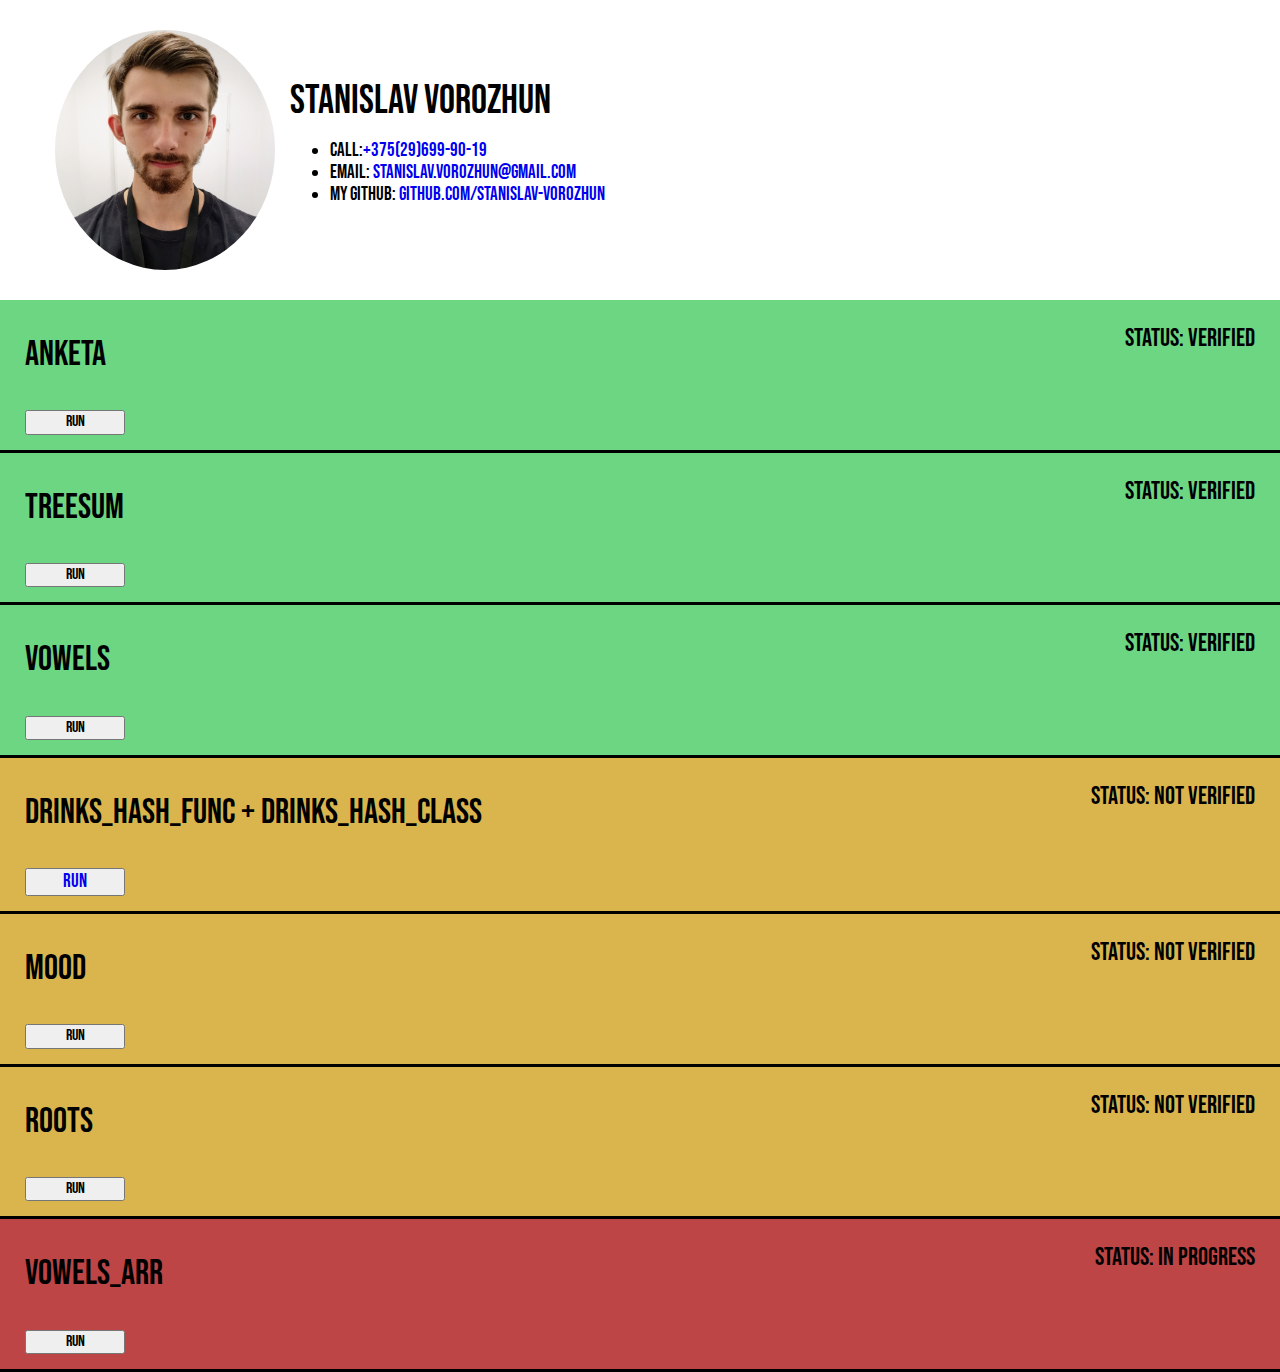
==== index.html @ 030797ac "new hw vowels" ====
<!DOCTYPE html>
<html lang="en">

<head>
    <meta charset="UTF-8">
    <meta http-equiv="X-UA-Compatible" content="IE=edge">
    <meta name="viewport" content="width=device-width, initial-scale=1.0">
    <link rel="stylesheet" href="css/style.css">
    <title>Stanislav Vorozhun</title>
</head>

<body>
    <section class="section">
        <div class="container">
            <div class="anketa">
                <img src="1.jpg" alt="Мое фото" class="anketa-img">
                <div class="anketa-data">
                    <p class="anketa-name">Stanislav Vorozhun</p>
                    <ul class="anketa-items">
                        <li>Call:<a href=" tel:+375(29)699-90-19 " class="anketa-call">+375(29)699-90-19</a></li>
                        <li>Email: <a href=" mailto:stanislav.vorozhun@gmail.com " class=" anketa-mail ">stanislav.vorozhun@gmail.com</a></li>
                        <li>My Github: <a href=" https://github.com/Stanislav-Vorozhun" class=" anketa-mail ">Github.com/Stanislav-Vorozhun</a></li>
                    </ul>
                </div>
            </div>
        </div>
    </section>

    <section class="section section-homeworks-done">
        <div class="container">
            <div class="homework">
                <div class="homework-title">
                    <p class="homework-name">ANKETA</p>
                    <button class="homework-button" id="anketa-btn">run</button>
                </div>
                <div class="homework-statcontrol">
                    <p class="homework-status">status: verified</p>
                </div>
            </div>
        </div>
    </section>

    <section class="section section-homeworks-done">
        <div class="container">
            <div class="homework">
                <div class="homework-title">
                    <p class="homework-name">TREESUM</p>
                    <button class="homework-button" id="treesum-btn">run</button>
                </div>
                <div class="homework-statcontrol">
                    <p class="homework-status">status: verified</p>
                </div>
            </div>
        </div>
    </section>

    <section class="section section-homeworks-done">
        <div class="container">
            <div class="homework">
                <div class="homework-title">
                    <p class="homework-name">VOWELS</p>
                    <button class="homework-button" id="vowels-btn">run</button>
                </div>
                <div class="homework-statcontrol">
                    <p class="homework-status">status: verified</p>
                </div>
            </div>
        </div>
    </section>

    <section class="section section-homeworks-inprogress">
        <div class="container">
            <div class="homework">
                <div class="homework-title">
                    <p class="homework-name">DRINKS_HASH_FUNC + DRINKS_HASH_CLASS</p>
                    <button class="homework-button"><a href="/drink.html" target="_blank" >run</a></button>
                </div>
                <div class="homework-statcontrol">
                    <p class="homework-status">status: not verified</p>
                </div>
            </div>
        </div>
    </section>

    <section class="section section-homeworks-inprogress">
        <div class="container">
            <div class="homework">
                <div class="homework-title">
                    <p class="homework-name">MOOD</p>
                    <button class="homework-button" id="mood-btn">run</button>
                </div>
                <div class="homework-statcontrol">
                    <p class="homework-status">status: not verified</p>
                </div>
            </div>
        </div>
    </section>

    <section class="section section-homeworks-inprogress">
        <div class="container">
            <div class="homework">
                <div class="homework-title">
                    <p class="homework-name">ROOTS</p>
                    <button class="homework-button" id="roots-btn">run</button>
                </div>
                <div class="homework-statcontrol">
                    <p class="homework-status">status: not verified</p>
                </div>
            </div>
        </div>
    </section>

    <section class="section section-homeworks-notready">
        <div class="container">
            <div class="homework">
                <div class="homework-title">
                    <p class="homework-name">VOWELS_ARR</p>
                    <button class="homework-button" id="roots-btn">run</button>
                </div>
                <div class="homework-statcontrol">
                    <p class="homework-status">status: in progress</p>
                </div>
            </div>
        </div>
    </section>

    <script src="js/anketa.js"></script>
    <script src="js/treesum.js"></script>
    <script src="js/vowels.js"></script>
    <script src="js/roots.js"></script>
    <script src="js/mood.js"></script>
</body>

</html>
---- css/style.css ----
@import "./normalize.css";
@import url('https://fonts.googleapis.com/css2?family=Bebas+Neue&family=Oswald:wght@300&display=swap');
.section {}

.section-homeworks-done {
    background-color: #6cd683;
    font-family: 'Bebas Neue', cursive;
    border-bottom: 3px solid;
}

.section-homeworks-inprogress {
    background-color: #dab54d;
    font-family: 'Bebas Neue', cursive;
    border-bottom: 3px solid;
}

.section-homeworks-notready {
    background-color: #bd4545;
    font-family: 'Bebas Neue', cursive;
    border-bottom: 3px solid;
}

.container {
    width: 100%;
    max-width: 1230px;
    margin: 0 auto;
    ;
}

.anketa {
    display: flex;
    align-items: center;
    margin: 30px;
}

.anketa-img {
    border-radius: 50%;
    width: 220px;
    height: 240px;
}

.anketa-data {
    margin: 10px 15px 10px 15px;
}

.anketa-name {
    font-family: 'Bebas Neue', cursive;
    font-size: 40px;
    margin: 0 auto;
}

.anketa-items {}

.anketa-items li,
a {
    font-family: 'Bebas Neue', cursive;
    font-size: 19px;
    text-decoration: none;
}

.homework {
    display: flex;
    justify-content: space-between;
}

.homework-title {
    display: flex;
    flex-direction: column;
    max-width: 650px;
    margin-bottom: 15px;
}

.homework-name {
    font-size: 35px;
    text-transform: uppercase;
}

.homework-text {
    font-size: 20px;
}

.homework-statcontrol {
    display: flex;
    flex-direction: column;
}

.homework-status {
    font-size: 25px;
    text-transform: uppercase;
}

.homework-button {
    width: 100px;
}
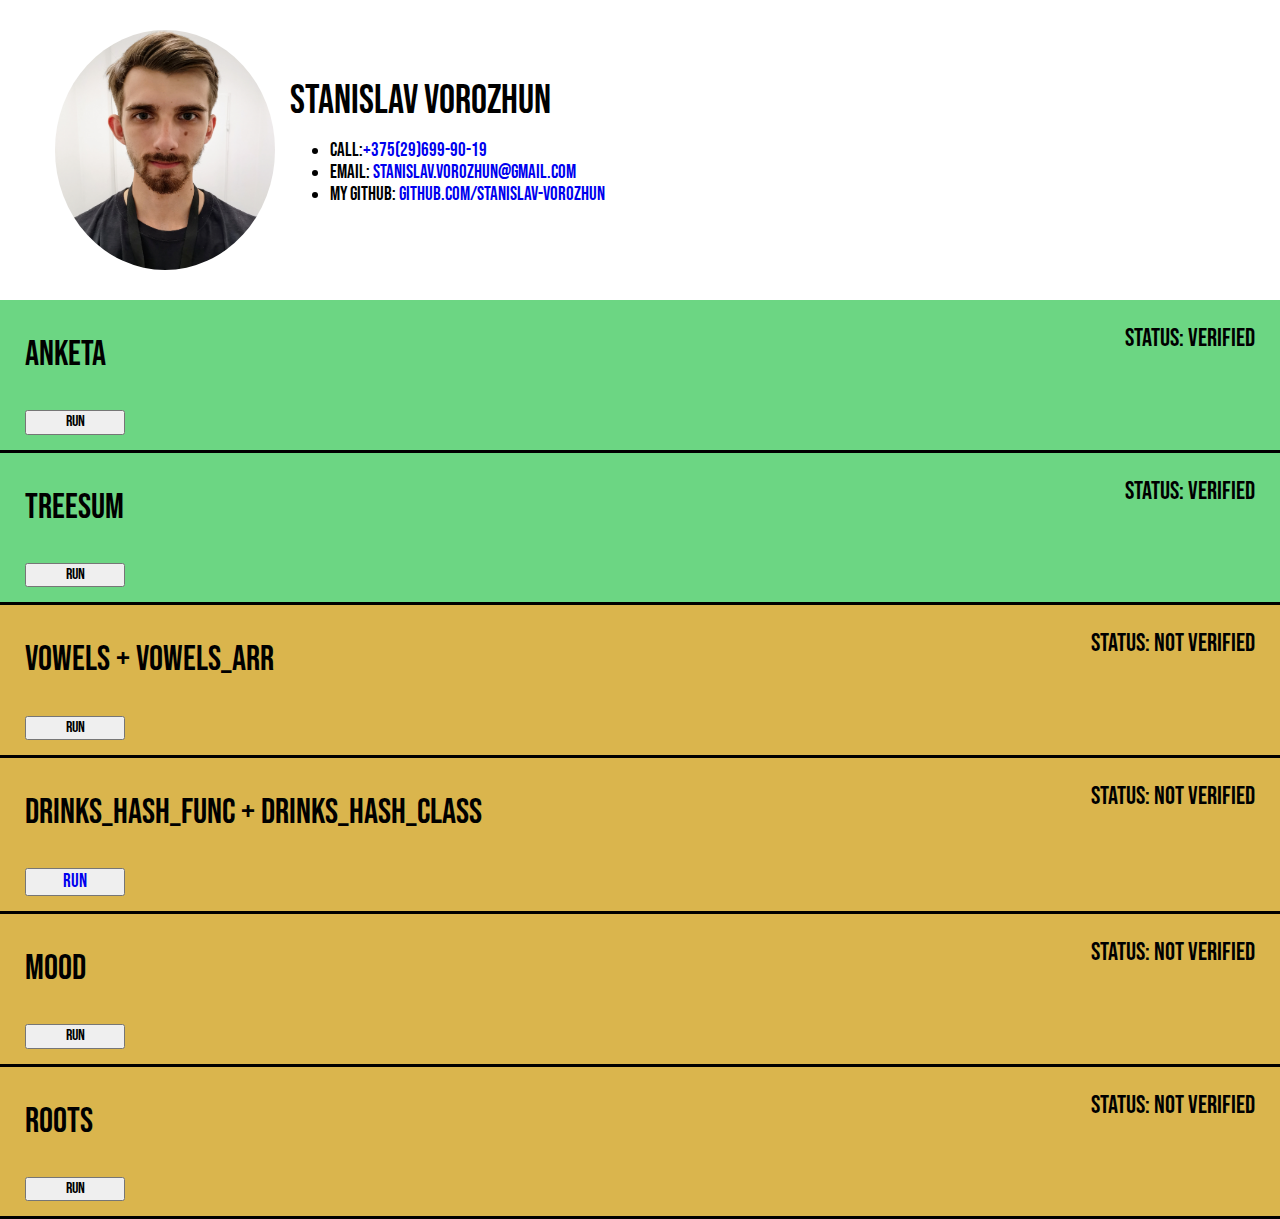
==== commit 4c60c66a: "complite hw" ====
--- a/index.html
+++ b/index.html
@@ -54,15 +54,15 @@
         </div>
     </section>
 
-    <section class="section section-homeworks-done">
+    <section class="section section-homeworks-inprogress">
         <div class="container">
             <div class="homework">
                 <div class="homework-title">
-                    <p class="homework-name">VOWELS</p>
+                    <p class="homework-name">VOWELS + VOWELS_ARR</p>
                     <button class="homework-button" id="vowels-btn">run</button>
                 </div>
                 <div class="homework-statcontrol">
-                    <p class="homework-status">status: verified</p>
+                    <p class="homework-status">status: not verified</p>
                 </div>
             </div>
         </div>
@@ -110,20 +110,6 @@
         </div>
     </section>
 
-    <section class="section section-homeworks-notready">
-        <div class="container">
-            <div class="homework">
-                <div class="homework-title">
-                    <p class="homework-name">VOWELS_ARR</p>
-                    <button class="homework-button" id="roots-btn">run</button>
-                </div>
-                <div class="homework-statcontrol">
-                    <p class="homework-status">status: in progress</p>
-                </div>
-            </div>
-        </div>
-    </section>
-
     <script src="js/anketa.js"></script>
     <script src="js/treesum.js"></script>
     <script src="js/vowels.js"></script>
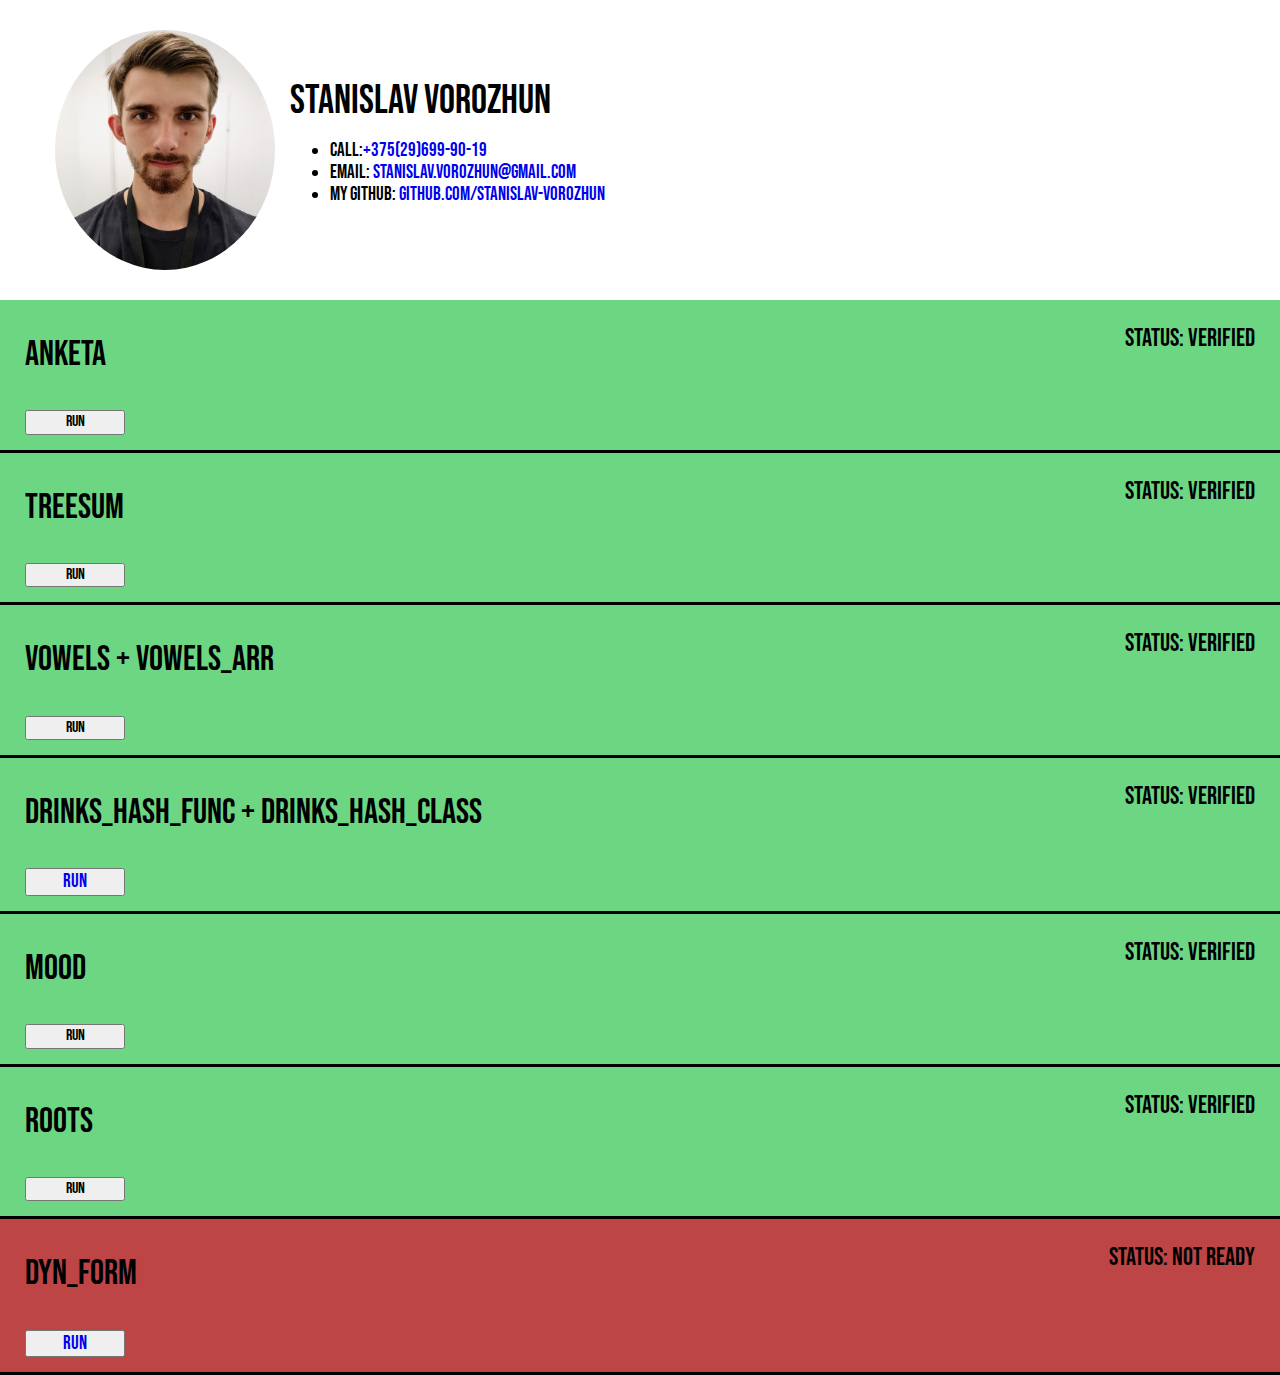
==== commit 801ec010: "final dyn_form" ====
--- a/index.html
+++ b/index.html
@@ -54,7 +54,7 @@
         </div>
     </section>
 
-    <section class="section section-homeworks-inprogress">
+    <section class="section section-homeworks-done">
         <div class="container">
             <div class="homework">
                 <div class="homework-title">
@@ -62,13 +62,13 @@
                     <button class="homework-button" id="vowels-btn">run</button>
                 </div>
                 <div class="homework-statcontrol">
-                    <p class="homework-status">status: not verified</p>
+                    <p class="homework-status">status: verified</p>
                 </div>
             </div>
         </div>
     </section>
 
-    <section class="section section-homeworks-inprogress">
+    <section class="section section-homeworks-done">
         <div class="container">
             <div class="homework">
                 <div class="homework-title">
@@ -76,13 +76,13 @@
                     <button class="homework-button"><a href="/drink.html" target="_blank" >run</a></button>
                 </div>
                 <div class="homework-statcontrol">
-                    <p class="homework-status">status: not verified</p>
+                    <p class="homework-status">status: verified</p>
                 </div>
             </div>
         </div>
     </section>
 
-    <section class="section section-homeworks-inprogress">
+    <section class="section section-homeworks-done">
         <div class="container">
             <div class="homework">
                 <div class="homework-title">
@@ -90,13 +90,13 @@
                     <button class="homework-button" id="mood-btn">run</button>
                 </div>
                 <div class="homework-statcontrol">
-                    <p class="homework-status">status: not verified</p>
+                    <p class="homework-status">status: verified</p>
                 </div>
             </div>
         </div>
     </section>
 
-    <section class="section section-homeworks-inprogress">
+    <section class="section section-homeworks-done">
         <div class="container">
             <div class="homework">
                 <div class="homework-title">
@@ -104,7 +104,21 @@
                     <button class="homework-button" id="roots-btn">run</button>
                 </div>
                 <div class="homework-statcontrol">
-                    <p class="homework-status">status: not verified</p>
+                    <p class="homework-status">status: verified</p>
+                </div>
+            </div>
+        </div>
+    </section>
+
+    <section class="section section-homeworks-notready">
+        <div class="container">
+            <div class="homework">
+                <div class="homework-title">
+                    <p class="homework-name">DYN_FORM</p>
+                    <button class="homework-button"><a href="/DYN_Form.html" target="_blank" >run</a></button>
+                </div>
+                <div class="homework-statcontrol">
+                    <p class="homework-status">status: not ready</p>
                 </div>
             </div>
         </div>
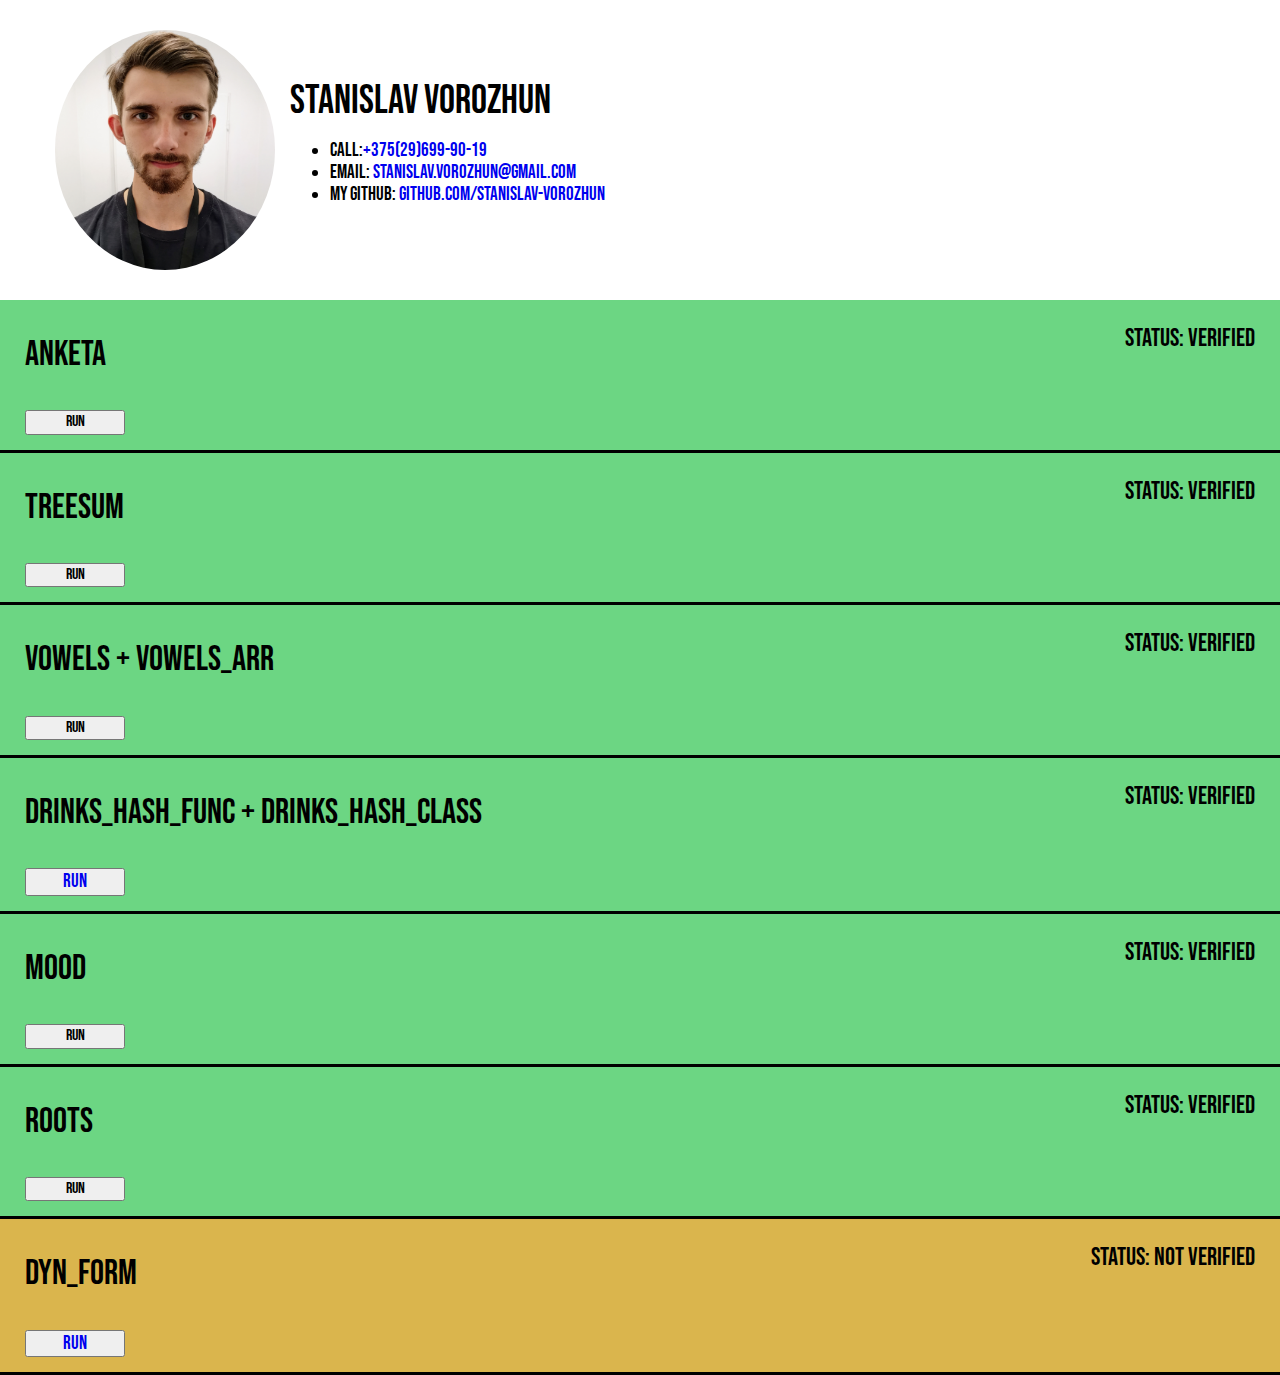
==== commit ad0ee0a7: "o" ====
--- a/index.html
+++ b/index.html
@@ -110,7 +110,7 @@
         </div>
     </section>
 
-    <section class="section section-homeworks-notready">
+    <section class="section section-homeworks-inprogress">
         <div class="container">
             <div class="homework">
                 <div class="homework-title">
@@ -118,7 +118,7 @@
                     <button class="homework-button"><a href="/DYN_Form.html" target="_blank" >run</a></button>
                 </div>
                 <div class="homework-statcontrol">
-                    <p class="homework-status">status: not ready</p>
+                    <p class="homework-status">status: not verified</p>
                 </div>
             </div>
         </div>
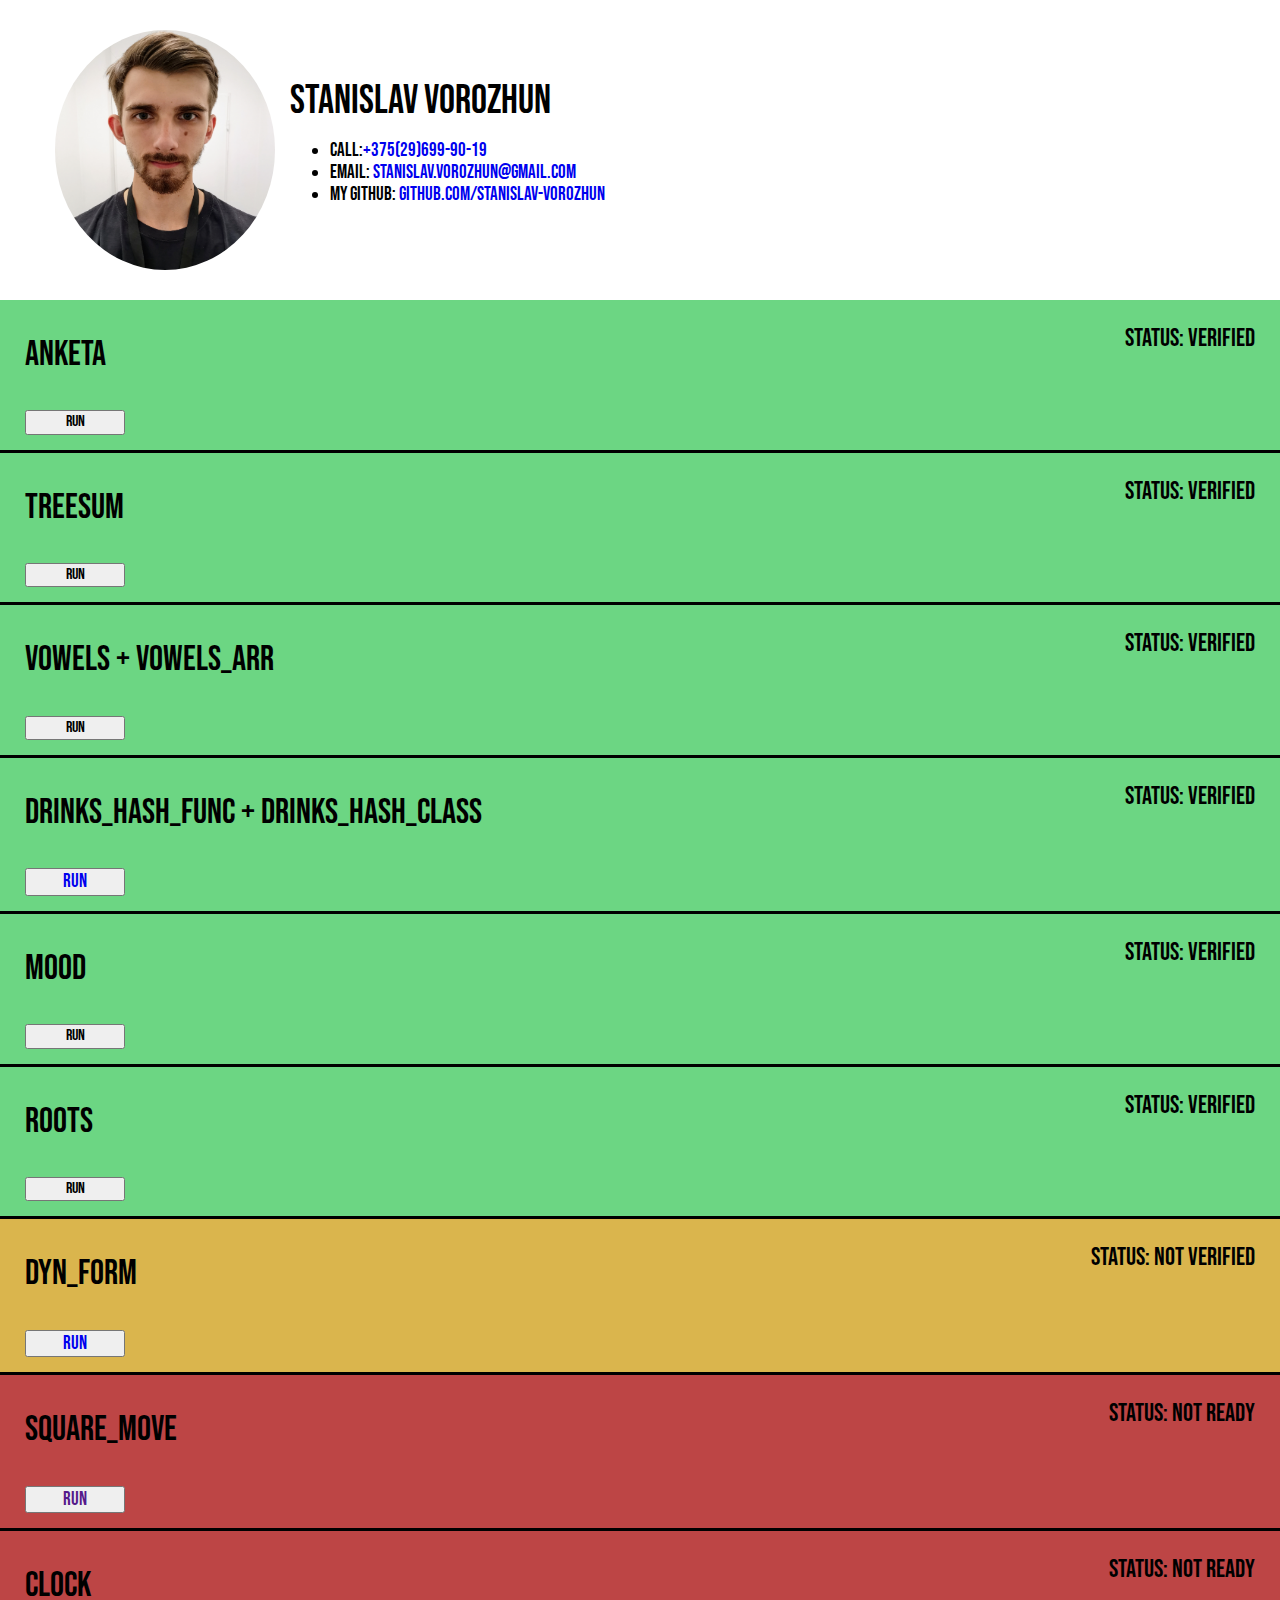
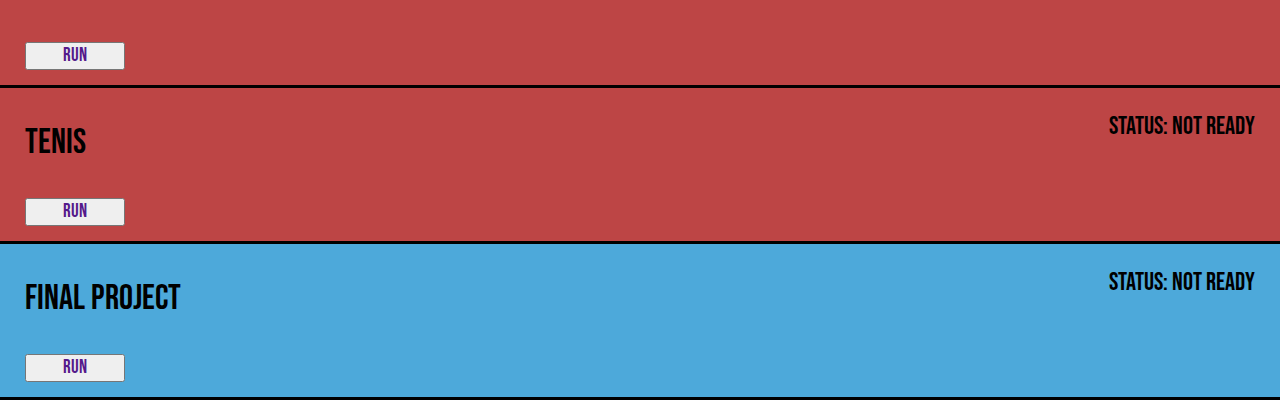
==== commit 5fda4d5c: "reload page" ====
--- a/index.html
+++ b/index.html
@@ -124,6 +124,62 @@
         </div>
     </section>
 
+    <section class="section section-homeworks-notready  ">
+        <div class="container">
+            <div class="homework">
+                <div class="homework-title">
+                    <p class="homework-name">SQUARE_MOVE</p>
+                    <button class="homework-button"><a href="" target="_blank" >run</a></button>
+                </div>
+                <div class="homework-statcontrol">
+                    <p class="homework-status">status: not ready</p>
+                </div>
+            </div>
+        </div>
+    </section>
+
+    <section class="section section-homeworks-notready">
+        <div class="container">
+            <div class="homework">
+                <div class="homework-title">
+                    <p class="homework-name">CLOCK</p>
+                    <button class="homework-button"><a href="" target="_blank" >run</a></button>
+                </div>
+                <div class="homework-statcontrol">
+                    <p class="homework-status">status: not ready</p>
+                </div>
+            </div>
+        </div>
+    </section>
+
+    <section class="section section-homeworks-notready">
+        <div class="container">
+            <div class="homework">
+                <div class="homework-title">
+                    <p class="homework-name">TENIS</p>
+                    <button class="homework-button"><a href="" target="_blank" >run</a></button>
+                </div>
+                <div class="homework-statcontrol">
+                    <p class="homework-status">status: not ready</p>
+                </div>
+            </div>
+        </div>
+    </section>
+
+    <section class="section section-homeworks-inprogressF">
+        <div class="container">
+            <div class="homework">
+                <div class="homework-title">
+                    <p class="homework-name">Final project</p>
+                    <button class="homework-button"><a href="" target="_blank" >run</a></button>
+                </div>
+                <div class="homework-statcontrol">
+                    <p class="homework-status">status: not ready</p>
+                </div>
+            </div>
+        </div>
+    </section>
+
     <script src="js/anketa.js"></script>
     <script src="js/treesum.js"></script>
     <script src="js/vowels.js"></script>
--- a/css/style.css
+++ b/css/style.css
@@ -16,6 +16,12 @@
 
 .section-homeworks-notready {
     background-color: #bd4545;
+    font-family: 'Bebas Neue', cursive;
+    border-bottom: 3px solid;
+}
+
+.section-homeworks-inprogressF {
+    background-color: #4da9da;
     font-family: 'Bebas Neue', cursive;
     border-bottom: 3px solid;
 }
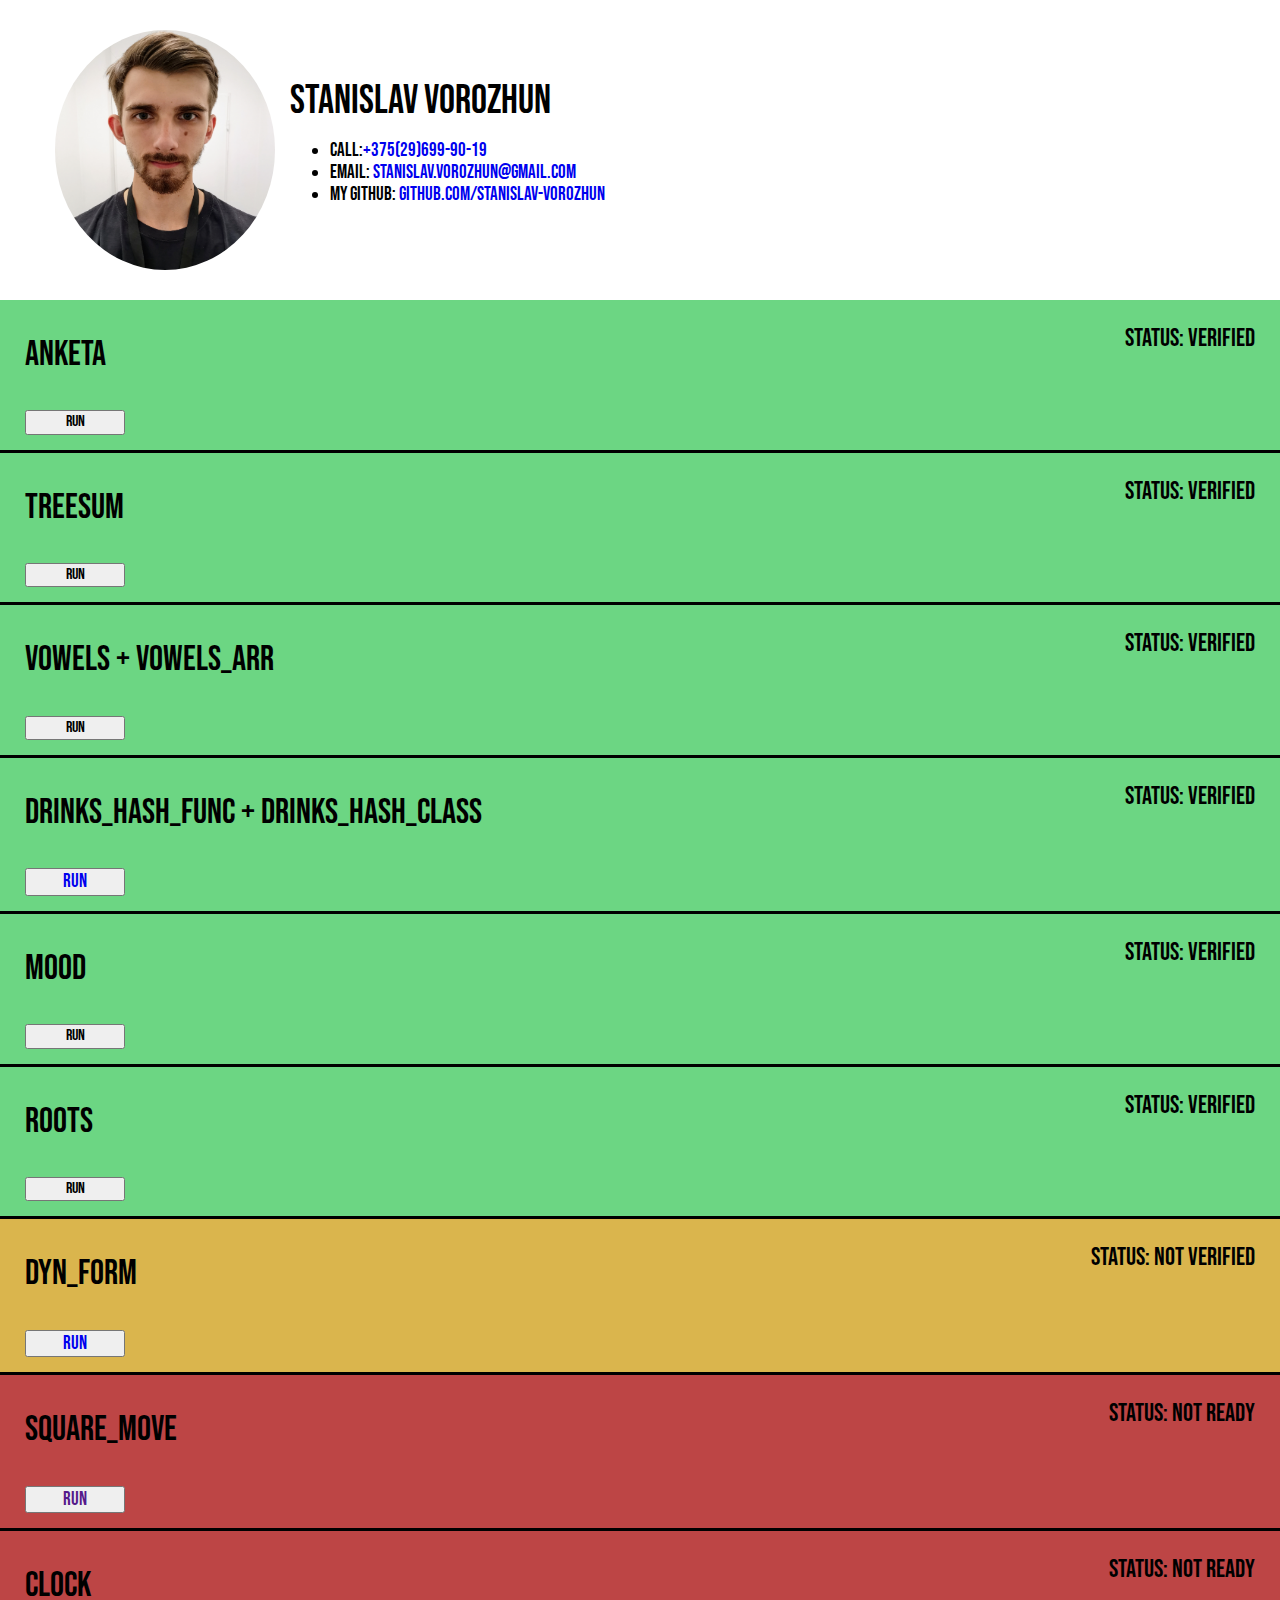
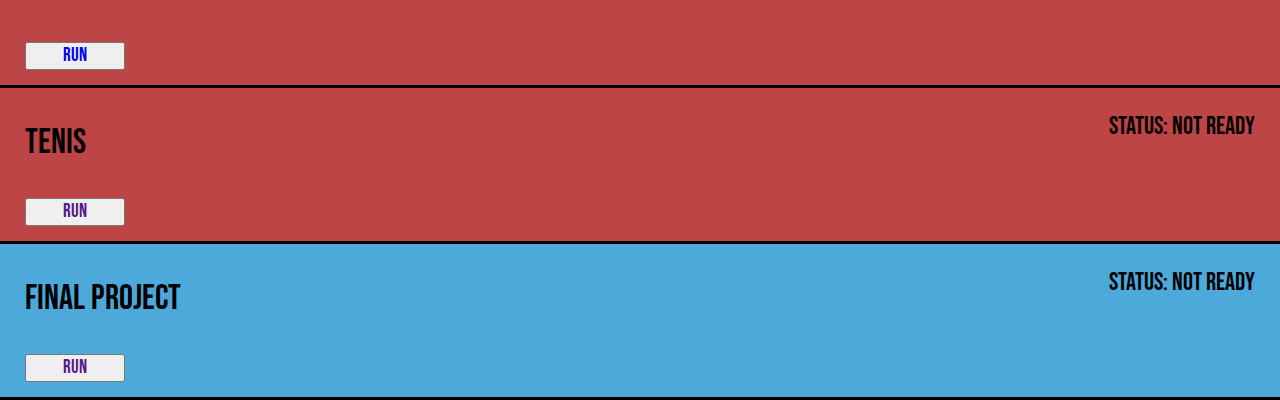
==== commit 0092ab67: "clock add" ====
--- a/index.html
+++ b/index.html
@@ -143,7 +143,7 @@
             <div class="homework">
                 <div class="homework-title">
                     <p class="homework-name">CLOCK</p>
-                    <button class="homework-button"><a href="" target="_blank" >run</a></button>
+                    <button class="homework-button"><a href="domClock.html" target="_blank" >run</a></button>
                 </div>
                 <div class="homework-statcontrol">
                     <p class="homework-status">status: not ready</p>
@@ -180,6 +180,7 @@
         </div>
     </section>
 
+
     <script src="js/anketa.js"></script>
     <script src="js/treesum.js"></script>
     <script src="js/vowels.js"></script>
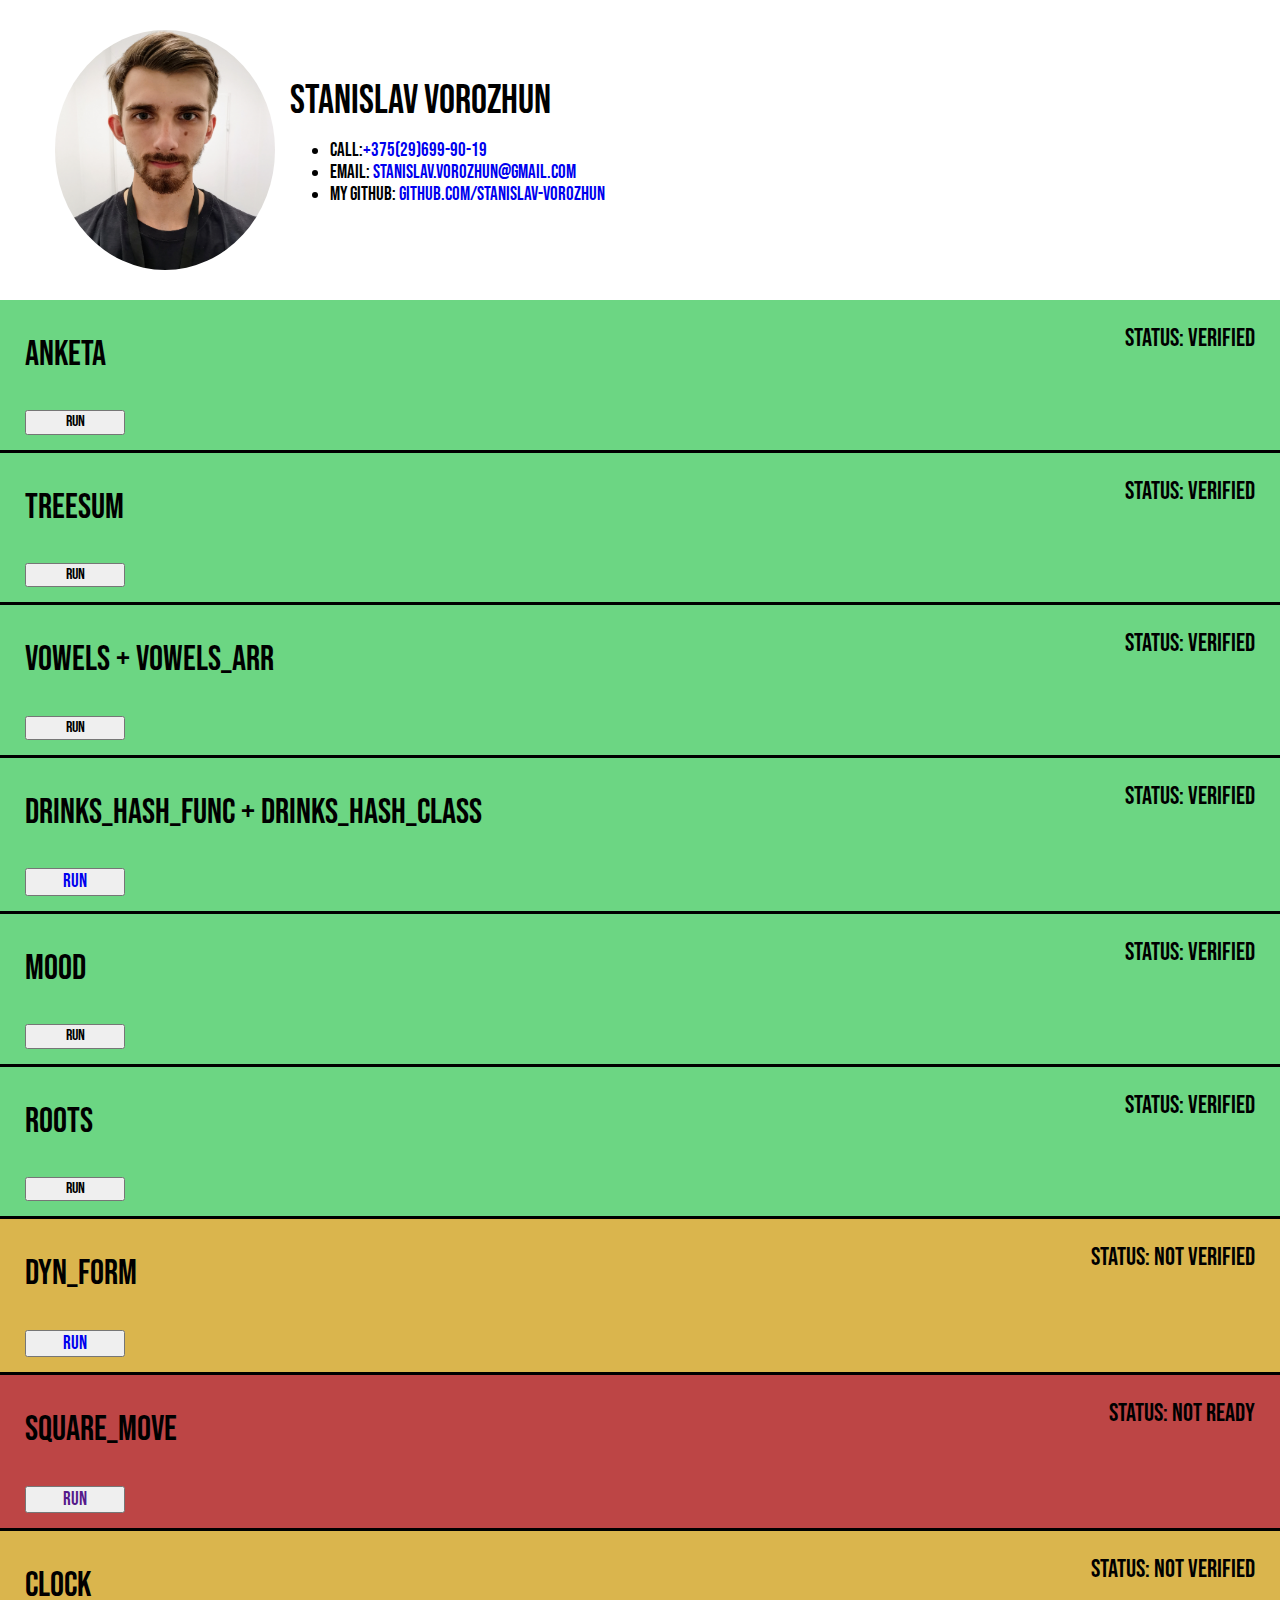
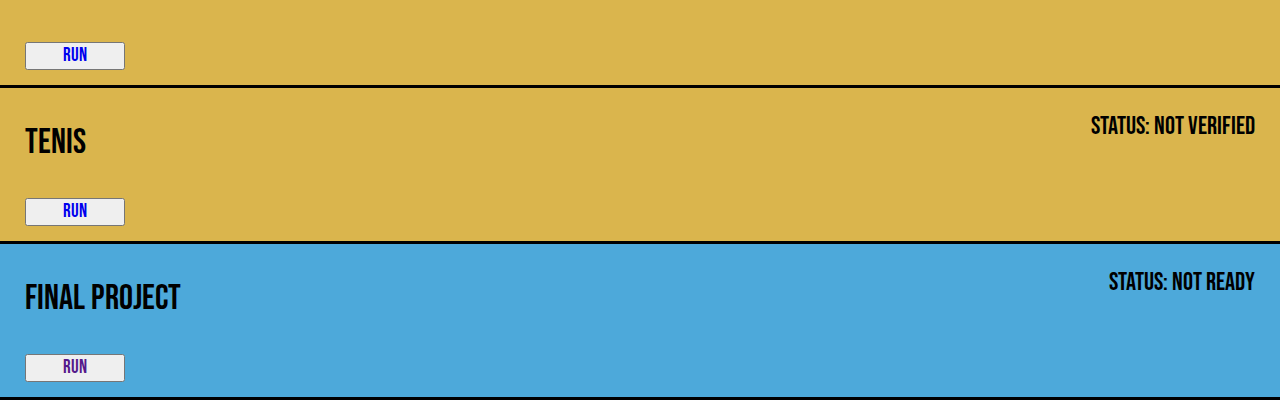
==== commit 7315511f: "clock+tenis updt" ====
--- a/index.html
+++ b/index.html
@@ -138,7 +138,7 @@
         </div>
     </section>
 
-    <section class="section section-homeworks-notready">
+    <section class="section section-homeworks-inprogress">
         <div class="container">
             <div class="homework">
                 <div class="homework-title">
@@ -146,21 +146,21 @@
                     <button class="homework-button"><a href="domClock.html" target="_blank" >run</a></button>
                 </div>
                 <div class="homework-statcontrol">
-                    <p class="homework-status">status: not ready</p>
+                    <p class="homework-status">status: not verified</p>
                 </div>
             </div>
         </div>
     </section>
 
-    <section class="section section-homeworks-notready">
+    <section class="section section-homeworks-inprogress">
         <div class="container">
             <div class="homework">
                 <div class="homework-title">
                     <p class="homework-name">TENIS</p>
-                    <button class="homework-button"><a href="" target="_blank" >run</a></button>
+                    <button class="homework-button"><a href="tenis.html" target="_blank" >run</a></button>
                 </div>
                 <div class="homework-statcontrol">
-                    <p class="homework-status">status: not ready</p>
+                    <p class="homework-status">status: not verified</p>
                 </div>
             </div>
         </div>
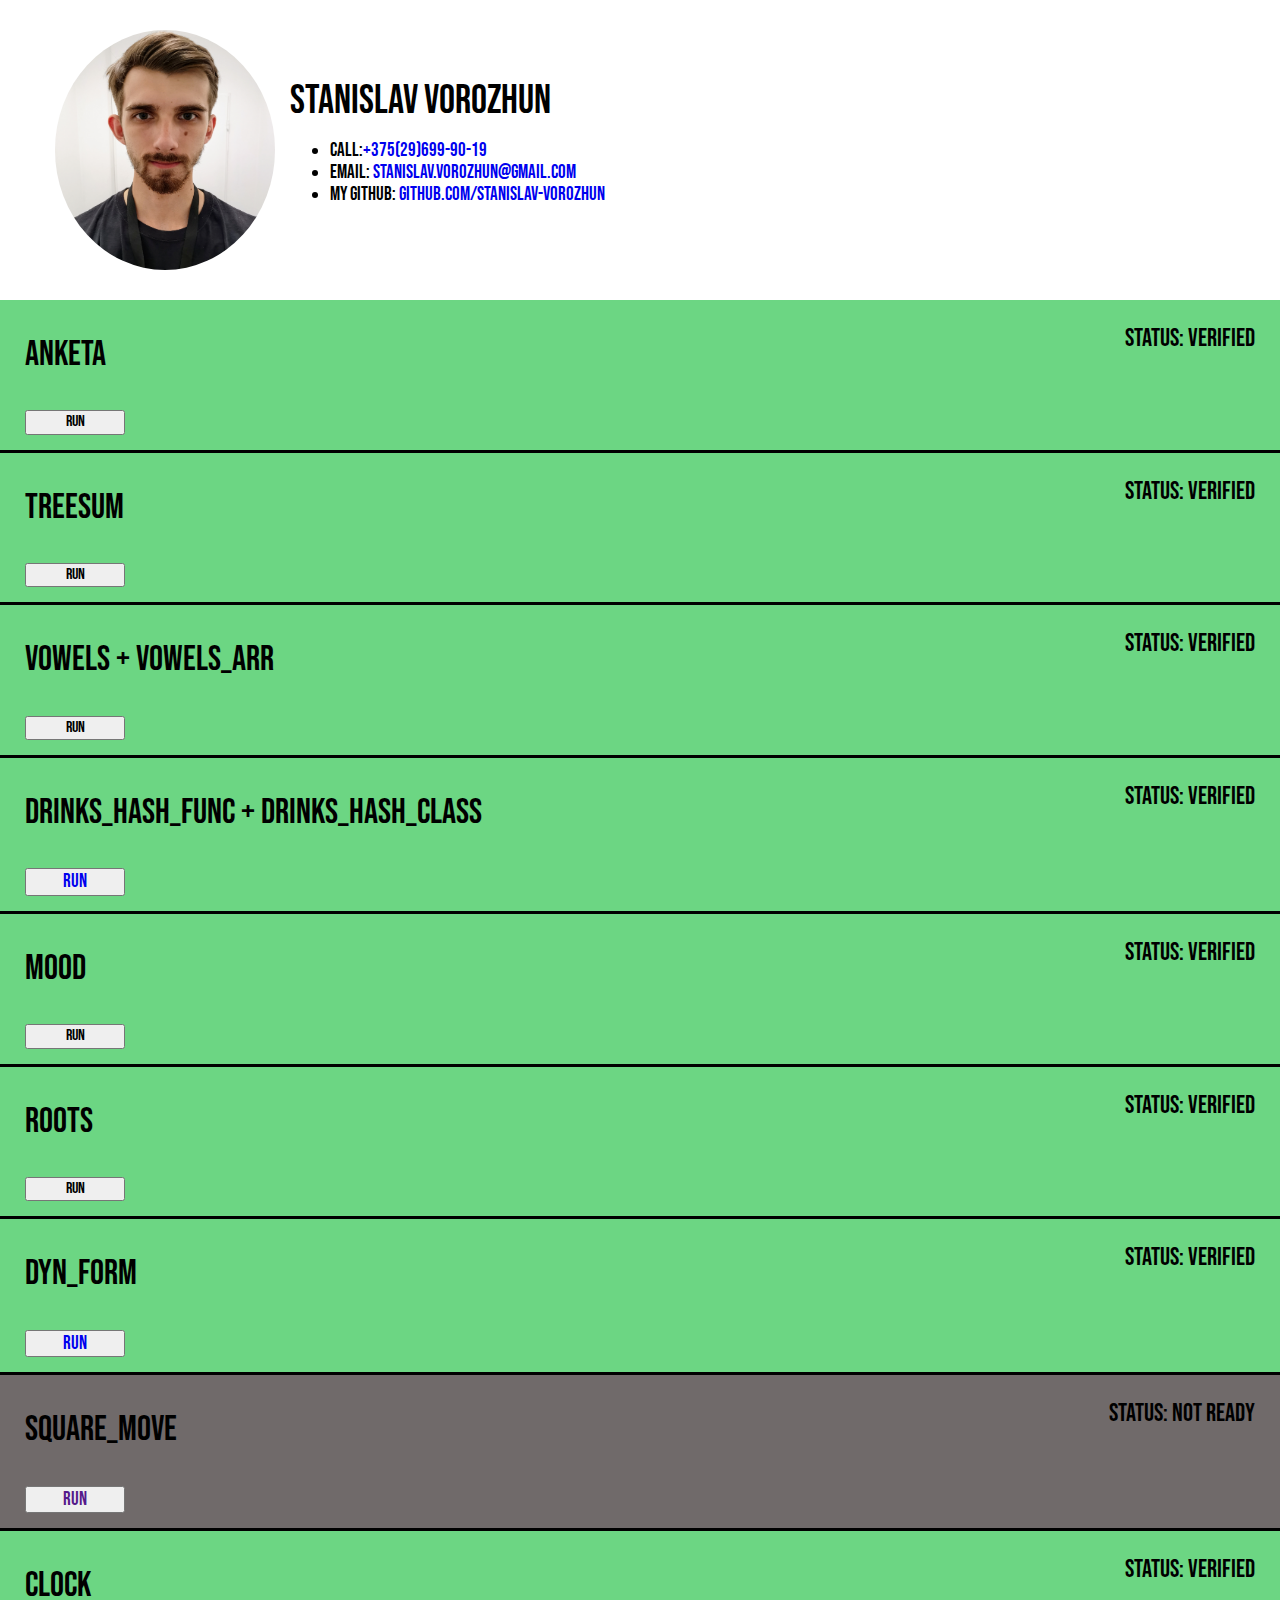
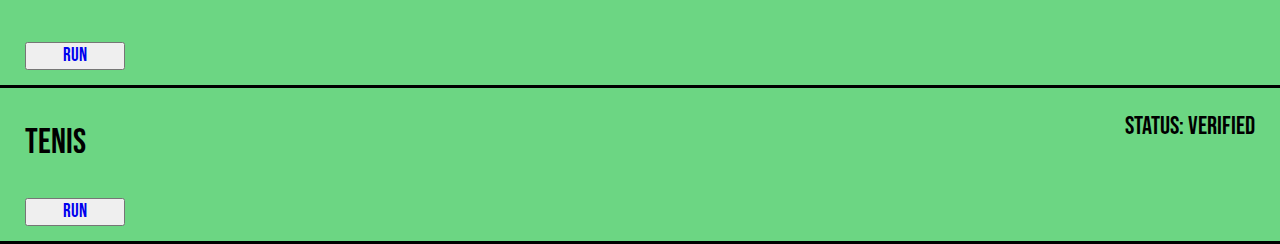
==== commit bb9f8331: "fix" ====
--- a/index.html
+++ b/index.html
@@ -110,7 +110,7 @@
         </div>
     </section>
 
-    <section class="section section-homeworks-inprogress">
+    <section class="section section-homeworks-done">
         <div class="container">
             <div class="homework">
                 <div class="homework-title">
@@ -118,7 +118,7 @@
                     <button class="homework-button"><a href="/DYN_Form.html" target="_blank" >run</a></button>
                 </div>
                 <div class="homework-statcontrol">
-                    <p class="homework-status">status: not verified</p>
+                    <p class="homework-status">status: verified</p>
                 </div>
             </div>
         </div>
@@ -138,7 +138,7 @@
         </div>
     </section>
 
-    <section class="section section-homeworks-inprogress">
+    <section class="section section-homeworks-done">
         <div class="container">
             <div class="homework">
                 <div class="homework-title">
@@ -146,13 +146,13 @@
                     <button class="homework-button"><a href="domClock.html" target="_blank" >run</a></button>
                 </div>
                 <div class="homework-statcontrol">
-                    <p class="homework-status">status: not verified</p>
+                    <p class="homework-status">status: verified</p>
                 </div>
             </div>
         </div>
     </section>
 
-    <section class="section section-homeworks-inprogress">
+    <section class="section section-homeworks-done">
         <div class="container">
             <div class="homework">
                 <div class="homework-title">
@@ -160,25 +160,13 @@
                     <button class="homework-button"><a href="tenis.html" target="_blank" >run</a></button>
                 </div>
                 <div class="homework-statcontrol">
-                    <p class="homework-status">status: not verified</p>
+                    <p class="homework-status">status: verified</p>
                 </div>
             </div>
         </div>
     </section>
 
-    <section class="section section-homeworks-inprogressF">
-        <div class="container">
-            <div class="homework">
-                <div class="homework-title">
-                    <p class="homework-name">Final project</p>
-                    <button class="homework-button"><a href="" target="_blank" >run</a></button>
-                </div>
-                <div class="homework-statcontrol">
-                    <p class="homework-status">status: not ready</p>
-                </div>
-            </div>
-        </div>
-    </section>
+    
 
 
     <script src="js/anketa.js"></script>
--- a/css/style.css
+++ b/css/style.css
@@ -15,7 +15,7 @@
 }
 
 .section-homeworks-notready {
-    background-color: #bd4545;
+    background-color: #706a6a;
     font-family: 'Bebas Neue', cursive;
     border-bottom: 3px solid;
 }
